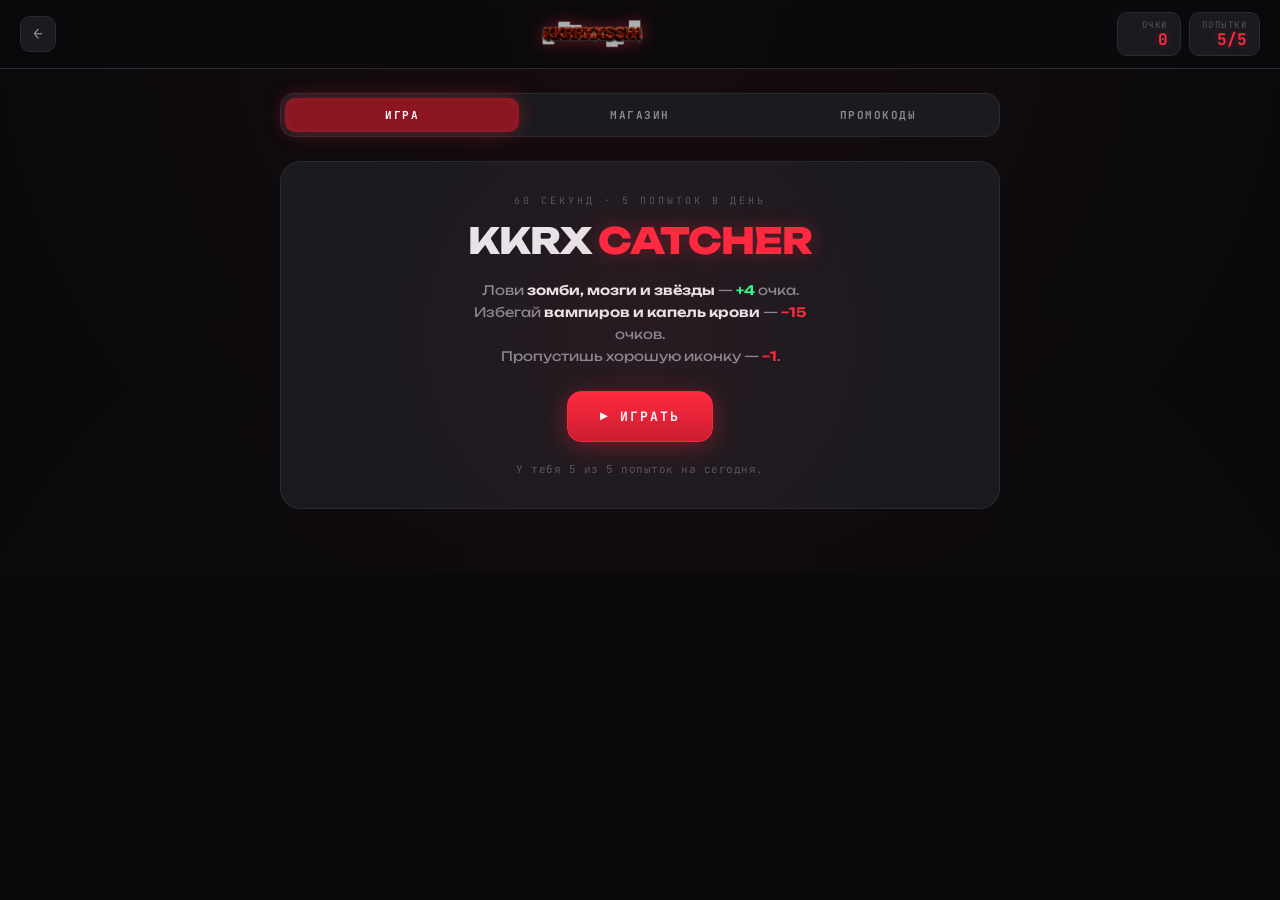
==== games.html @ c4c7824f "Add files via upload" ====
<!DOCTYPE html>
<html lang="ru" data-theme="dark">
<head>
<meta charset="UTF-8">
<meta name="viewport" content="width=device-width, initial-scale=1.0">
<title>⛧ KKRX GAMES ⛧</title>
<link rel="preconnect" href="https://fonts.googleapis.com">
<link rel="preconnect" href="https://fonts.gstatic.com" crossorigin>
<link href="https://fonts.googleapis.com/css2?family=Unbounded:wght@400;600;800&family=JetBrains+Mono:wght@400;700;900&display=swap" rel="stylesheet">
<link rel="stylesheet" href="games.css">
</head>
<body>

<!-- ===== НАВ-ПАНЕЛЬ ===== -->
<header class="g-header">
  <a href="index.html" class="g-back" aria-label="Назад">←</a>

  <a href="games.html" class="g-logo" data-text="KKRX">
    <img src="files/main-logo-dark.png" alt="KKRX"
         onerror="this.replaceWith(Object.assign(document.createElement('span'),{textContent:'KKRX',className:'g-logo-fallback'}))">
  </a>

  <div class="g-wallet">
    <div class="g-wallet-item">
      <span class="g-wallet-label">ОЧКИ</span>
      <span class="g-wallet-val" id="pointsVal">0</span>
    </div>
    <div class="g-wallet-item">
      <span class="g-wallet-label">ПОПЫТКИ</span>
      <span class="g-wallet-val" id="attemptsVal">5/5</span>
    </div>
  </div>
</header>

<main class="g-main">

  <!-- ===== ТАБЫ ===== -->
  <nav class="g-tabs" role="tablist">
    <button class="g-tab active" data-view="game" role="tab">ИГРА</button>
    <button class="g-tab" data-view="shop" role="tab">МАГАЗИН</button>
    <button class="g-tab" data-view="promos" role="tab">ПРОМОКОДЫ</button>
  </nav>

  <!-- ===== ИГРА ===== -->
  <section class="g-view active" id="view-game" data-view="game">

    <div class="g-intro" id="gameIntro">
      <div class="g-intro-kicker">60 СЕКУНД · 5 ПОПЫТОК В ДЕНЬ</div>
      <h1 class="g-intro-title">KKRX <span>CATCHER</span></h1>
      <p class="g-intro-desc">
        Лови <b>зомби, мозги и звёзды</b> — <b class="pos">+4</b> очка.<br>
        Избегай <b>вампиров и капель крови</b> — <b class="neg">−15</b> очков.<br>
        Пропустишь хорошую иконку — <b class="neg">−1</b>.
      </p>
      <button class="g-btn g-btn-primary g-btn-xl" id="startGame">▶ ИГРАТЬ</button>
      <p class="g-intro-note" id="attemptsNote"></p>
    </div>

    <div class="g-stage" id="gameStage" hidden>
      <div class="g-hud">
        <div class="g-hud-item">
          <span class="g-hud-label">ВРЕМЯ</span>
          <span class="g-hud-val" id="hudTime">60</span>
        </div>
        <div class="g-hud-item g-hud-score">
          <span class="g-hud-label">ОЧКИ</span>
          <span class="g-hud-val" id="hudScore">0</span>
        </div>
      </div>
      <div class="g-field" id="gameField"></div>
    </div>

    <div class="g-result" id="gameResult" hidden>
      <div class="g-result-kicker">ЗАБЕГ ОКОНЧЕН</div>
      <div class="g-result-score"><span id="resultScore">0</span></div>
      <p class="g-result-desc">Сохранено в кошелёк · всего <b id="resultTotal">0</b></p>
      <div class="g-result-actions">
        <button class="g-btn g-btn-primary" id="playAgain">ИГРАТЬ СНОВА</button>
        <button class="g-btn" id="toShop">В МАГАЗИН →</button>
      </div>
    </div>

  </section>

  <!-- ===== МАГАЗИН ===== -->
  <section class="g-view" id="view-shop" data-view="shop">
    <div class="g-shop-grid" id="shopGrid"></div>
  </section>

  <!-- ===== ПРОМОКОДЫ ===== -->
  <section class="g-view" id="view-promos" data-view="promos">
    <div class="g-promo-list" id="promoList"></div>
  </section>

</main>

<script src="games.js"></script>
</body>
</html>
---- games.css ----
/* =========================================================
   KKRX GAMES — modern creepy minimal
   ========================================================= */

/* ===== ПЕРЕМЕННЫЕ ===== */
:root{
  --bg:        #0a0a0c;
  --bg-2:      #111114;
  --bg-3:      #16161a;
  --surface:   #1a1a1f;
  --surface-2: #202027;
  --border:    #2a2a32;
  --border-hi: #3a3a45;
  --text:      #e8e8ec;
  --text-dim:  #8a8a96;
  --text-mute: #55555f;
  --red:       #ff2a3f;
  --red-dim:   #8b1520;
  --red-glow:  rgba(255,42,63,.35);
  --green:     #2eff8f;
  --font-ui:   'Unbounded', system-ui, sans-serif;
  --font-mono: 'JetBrains Mono', ui-monospace, monospace;
}

*{box-sizing:border-box;margin:0;padding:0}

html,body{
  min-height:100%;
  background:var(--bg);
  color:var(--text);
  font-family:var(--font-ui);
  -webkit-font-smoothing:antialiased;
}
body{
  padding-bottom:40px;
  overflow-x:hidden;
  user-select:none;
  /* легкий шум-оверлей */
  background-image:
    radial-gradient(circle at 50% 0%, rgba(255,42,63,.06) 0%, transparent 60%),
    radial-gradient(circle at 50% 100%, rgba(255,42,63,.03) 0%, transparent 70%);
  background-attachment:fixed;
}

/* =========================================================
   HEADER
   ========================================================= */
.g-header{
  position:sticky;
  top:0;
  z-index:100;
  display:grid;
  grid-template-columns:48px 1fr auto;
  align-items:center;
  gap:12px;
  padding:12px 20px;
  background:rgba(10,10,12,.75);
  backdrop-filter:blur(14px);
  -webkit-backdrop-filter:blur(14px);
  border-bottom:1px solid var(--border);
}

.g-back{
  width:36px;height:36px;
  display:grid;place-items:center;
  border-radius:10px;
  background:var(--surface);
  border:1px solid var(--border);
  color:var(--text-dim);
  font-family:var(--font-mono);
  font-size:16px;
  text-decoration:none;
  transition:.2s;
}
.g-back:hover{color:var(--red);border-color:var(--red-dim);background:var(--surface-2)}

/* ===== ГЛИТЧ-ЛОГОТИП ===== */
.g-logo{
  position:relative;
  display:inline-flex;
  justify-self:center;
  align-items:center;
  height:34px;
  padding:0 14px;
  text-decoration:none;
  isolation:isolate;
}
.g-logo img{
  height:100%;
  width:auto;
  display:block;
  filter:drop-shadow(0 0 8px var(--red-glow));
  animation:logoPulse 4s ease-in-out infinite;
}
.g-logo-fallback{
  font-family:var(--font-ui);
  font-weight:800;
  font-size:18px;
  letter-spacing:4px;
  color:var(--red);
  text-shadow:0 0 12px var(--red-glow);
}
@keyframes logoPulse{
  0%,100%{opacity:1}
  50%{opacity:.85}
}

/* Глитч: два слоя-псевдоэлемента */
.g-logo::before,
.g-logo::after{
  content:"";
  position:absolute;
  inset:0;
  background:var(--surface-2);
  border-radius:6px;
  z-index:-1;
  opacity:0;
  pointer-events:none;
}
.g-logo:hover::before{
  opacity:1;
  animation:glitchA .4s steps(2) infinite;
  background:linear-gradient(90deg,transparent 0%,rgba(255,42,63,.3) 50%,transparent 100%);
  transform:translate(-2px,0);
  mix-blend-mode:screen;
}
.g-logo:hover::after{
  opacity:1;
  animation:glitchB .3s steps(2) infinite reverse;
  background:linear-gradient(90deg,transparent 0%,rgba(42,255,143,.25) 50%,transparent 100%);
  transform:translate(2px,0);
  mix-blend-mode:screen;
}
.g-logo:hover img{animation:glitchShake .2s steps(2) infinite}
@keyframes glitchA{
  0%{clip-path:inset(20% 0 60% 0)}
  50%{clip-path:inset(60% 0 20% 0);transform:translate(3px,0)}
  100%{clip-path:inset(40% 0 40% 0);transform:translate(-2px,0)}
}
@keyframes glitchB{
  0%{clip-path:inset(70% 0 10% 0)}
  50%{clip-path:inset(30% 0 50% 0);transform:translate(-3px,0)}
  100%{clip-path:inset(50% 0 30% 0);transform:translate(2px,0)}
}
@keyframes glitchShake{
  0%{transform:translate(0,0)}
  50%{transform:translate(-1px,1px)}
  100%{transform:translate(1px,-1px)}
}

/* ===== КОШЕЛЁК ===== */
.g-wallet{
  display:flex;
  gap:8px;
}
.g-wallet-item{
  display:flex;
  flex-direction:column;
  align-items:flex-end;
  padding:6px 12px;
  background:var(--surface);
  border:1px solid var(--border);
  border-radius:10px;
  min-width:64px;
}
.g-wallet-label{
  font-family:var(--font-mono);
  font-size:9px;
  color:var(--text-mute);
  letter-spacing:1.5px;
}
.g-wallet-val{
  font-family:var(--font-mono);
  font-weight:700;
  font-size:16px;
  color:var(--red);
  line-height:1.1;
  text-shadow:0 0 10px var(--red-glow);
}

/* =========================================================
   MAIN
   ========================================================= */
.g-main{
  max-width:760px;
  margin:0 auto;
  padding:24px 20px;
}

/* ===== ТАБЫ ===== */
.g-tabs{
  display:flex;
  gap:4px;
  padding:4px;
  background:var(--surface);
  border:1px solid var(--border);
  border-radius:14px;
  margin-bottom:24px;
}
.g-tab{
  flex:1;
  padding:10px 8px;
  background:transparent;
  border:0;
  border-radius:10px;
  color:var(--text-dim);
  font-family:var(--font-mono);
  font-size:11px;
  font-weight:700;
  letter-spacing:1.5px;
  cursor:pointer;
  transition:.2s;
}
.g-tab:hover{color:var(--text)}
.g-tab.active{
  background:var(--red-dim);
  color:#fff;
  box-shadow:0 0 20px var(--red-glow), inset 0 0 12px rgba(255,255,255,.05);
}

/* ===== VIEW ===== */
.g-view{display:none}
.g-view.active{display:block;animation:fadeIn .3s ease}
@keyframes fadeIn{
  from{opacity:0;transform:translateY(8px)}
  to{opacity:1;transform:none}
}

/* =========================================================
   INTRO
   ========================================================= */
.g-intro{
  text-align:center;
  padding:32px 20px;
  background:var(--surface);
  border:1px solid var(--border);
  border-radius:20px;
  position:relative;
  overflow:hidden;
}
.g-intro::before{
  content:"";
  position:absolute;
  top:-50%;left:-50%;
  width:200%;height:200%;
  background:radial-gradient(circle,rgba(255,42,63,.06) 0%,transparent 40%);
  pointer-events:none;
}
.g-intro-kicker{
  font-family:var(--font-mono);
  font-size:10px;
  letter-spacing:3px;
  color:var(--text-mute);
  margin-bottom:16px;
}
.g-intro-title{
  font-family:var(--font-ui);
  font-size:36px;
  font-weight:800;
  letter-spacing:-1px;
  line-height:1;
  margin-bottom:20px;
  color:var(--text);
}
.g-intro-title span{
  color:var(--red);
  text-shadow:0 0 20px var(--red-glow);
}
.g-intro-desc{
  font-size:13px;
  line-height:1.7;
  color:var(--text-dim);
  margin-bottom:24px;
  max-width:380px;
  margin-left:auto;
  margin-right:auto;
}
.g-intro-desc b{color:var(--text);font-weight:600}
.g-intro-desc .pos{color:var(--green)}
.g-intro-desc .neg{color:var(--red)}

.g-intro-note{
  font-family:var(--font-mono);
  font-size:11px;
  color:var(--text-mute);
  margin-top:20px;
  letter-spacing:.5px;
}

/* ===== КНОПКИ ===== */
.g-btn{
  display:inline-flex;
  align-items:center;
  justify-content:center;
  gap:8px;
  padding:12px 20px;
  background:var(--surface-2);
  border:1px solid var(--border-hi);
  border-radius:12px;
  color:var(--text);
  font-family:var(--font-mono);
  font-size:12px;
  font-weight:700;
  letter-spacing:1px;
  cursor:pointer;
  transition:.2s;
  text-decoration:none;
}
.g-btn:hover{
  background:var(--border);
  border-color:var(--red-dim);
  transform:translateY(-1px);
}
.g-btn:active{transform:translateY(0)}
.g-btn:disabled{
  opacity:.35;
  cursor:not-allowed;
  transform:none;
}

.g-btn-primary{
  background:linear-gradient(180deg,var(--red) 0%,#c91c2f 100%);
  border-color:var(--red);
  color:#fff;
  box-shadow:0 4px 24px var(--red-glow);
}
.g-btn-primary:hover{
  background:linear-gradient(180deg,#ff4757 0%,var(--red) 100%);
  border-color:#ff4757;
  box-shadow:0 6px 32px var(--red-glow);
}

.g-btn-xl{
  padding:16px 32px;
  font-size:13px;
  letter-spacing:2px;
  border-radius:14px;
}

/* =========================================================
   СТЕЙДЖ
   ========================================================= */
.g-stage{
  background:var(--surface);
  border:1px solid var(--border);
  border-radius:20px;
  padding:12px;
  overflow:hidden;
}

.g-hud{
  display:flex;
  justify-content:space-between;
  gap:12px;
  margin-bottom:12px;
}
.g-hud-item{
  flex:1;
  display:flex;
  flex-direction:column;
  align-items:center;
  padding:10px;
  background:var(--surface-2);
  border:1px solid var(--border);
  border-radius:12px;
}
.g-hud-label{
  font-family:var(--font-mono);
  font-size:9px;
  letter-spacing:2px;
  color:var(--text-mute);
  margin-bottom:4px;
}
.g-hud-val{
  font-family:var(--font-mono);
  font-weight:900;
  font-size:28px;
  line-height:1;
  color:var(--text);
  transition:color .15s;
}
.g-hud-score .g-hud-val{
  color:#fff;
  text-shadow:0 0 14px rgba(255,255,255,.3);
}

.g-field{
  position:relative;
  width:100%;
  height:min(62vh, 520px);
  background:
    radial-gradient(ellipse at center, #14141a 0%, #0a0a0c 100%);
  border:1px solid var(--border);
  border-radius:14px;
  overflow:hidden;
  cursor:crosshair;
}

/* ===== ПАДАЮЩИЕ ИКОНКИ ===== */
.falling-ico{
  position:absolute;
  width:44px;
  height:44px;
  object-fit:contain;
  cursor:pointer;
  pointer-events:auto;
  image-rendering:pixelated;
  transition:transform .05s;
  will-change:top;
  filter:drop-shadow(0 0 4px #000);
}
.falling-ico:active{transform:scale(.85)}

/* ===== ПОП-АП ===== */
.score-pop{
  position:absolute;
  font-family:var(--font-mono);
  font-weight:900;
  font-size:22px;
  letter-spacing:1px;
  pointer-events:none;
  animation:popUp .55s cubic-bezier(.2,.8,.2,1) forwards;
  z-index:10;
  text-shadow:0 0 8px currentColor, 0 2px 2px #000;
}
.score-pop.good{color:var(--green)}
.score-pop.bad{color:var(--red)}
@keyframes popUp{
  0%{transform:translateY(0) scale(.6);opacity:0}
  20%{transform:translateY(-10px) scale(1.1);opacity:1}
  100%{transform:translateY(-50px) scale(1);opacity:0}
}

/* =========================================================
   РЕЗУЛЬТАТ
   ========================================================= */
.g-result{
  text-align:center;
  padding:36px 20px;
  background:var(--surface);
  border:1px solid var(--border);
  border-radius:20px;
}
.g-result-kicker{
  font-family:var(--font-mono);
  font-size:10px;
  letter-spacing:3px;
  color:var(--text-mute);
  margin-bottom:16px;
}
.g-result-score{
  font-family:var(--font-mono);
  font-weight:900;
  font-size:72px;
  line-height:1;
  color:var(--red);
  text-shadow:0 0 30px var(--red-glow);
  margin-bottom:12px;
}
.g-result-desc{
  font-size:12px;
  color:var(--text-dim);
  margin-bottom:24px;
}
.g-result-desc b{color:var(--text);font-weight:600}
.g-result-actions{
  display:flex;
  gap:8px;
  justify-content:center;
  flex-wrap:wrap;
}

/* =========================================================
   МАГАЗИН
   ========================================================= */
.g-shop-grid{
  display:grid;
  grid-template-columns:repeat(auto-fill,minmax(200px,1fr));
  gap:12px;
}
.g-shop-card{
  background:var(--surface);
  border:1px solid var(--border);
  border-radius:16px;
  padding:20px;
  display:flex;
  flex-direction:column;
  gap:10px;
  transition:.2s;
  position:relative;
  overflow:hidden;
}
.g-shop-card::before{
  content:"";
  position:absolute;
  inset:0;
  background:radial-gradient(circle at 50% 0%,rgba(255,42,63,.08) 0%,transparent 60%);
  opacity:0;
  transition:.2s;
  pointer-events:none;
}
.g-shop-card.affordable{
  border-color:var(--red-dim);
  box-shadow:0 0 24px rgba(255,42,63,.12);
}
.g-shop-card.affordable::before{opacity:1}

.g-shop-name{
  font-family:var(--font-mono);
  font-size:11px;
  font-weight:700;
  letter-spacing:2px;
  color:var(--text-dim);
}
.g-shop-card.affordable .g-shop-name{color:var(--text)}

.g-shop-price{
  font-family:var(--font-mono);
  font-weight:900;
  font-size:26px;
  line-height:1;
  color:var(--red);
  text-shadow:0 0 14px var(--red-glow);
}
.g-shop-price small{
  display:block;
  font-size:10px;
  font-weight:400;
  color:var(--text-mute);
  margin-top:4px;
  letter-spacing:1px;
}
.g-shop-card .g-btn{
  margin-top:auto;
  width:100%;
  font-size:11px;
  padding:10px;
}

/* =========================================================
   ПРОМОКОДЫ
   ========================================================= */
.g-promo-list{
  display:flex;
  flex-direction:column;
  gap:8px;
}
.g-promo{
  background:var(--surface);
  border:1px solid var(--border);
  border-radius:14px;
  padding:14px 16px;
  display:flex;
  align-items:center;
  gap:14px;
  flex-wrap:wrap;
  transition:.2s;
}
.g-promo:hover{border-color:var(--border-hi)}
.g-promo-info{flex:1;min-width:180px}
.g-promo-code{
  font-family:var(--font-mono);
  font-size:14px;
  font-weight:700;
  color:var(--red);
  letter-spacing:1px;
  word-break:break-all;
  display:block;
  margin-bottom:4px;
}
.g-promo-meta{
  font-family:var(--font-mono);
  font-size:10px;
  color:var(--text-mute);
  letter-spacing:.5px;
}
.g-copy-btn{
  padding:8px 14px;
  background:var(--surface-2);
  border:1px solid var(--border-hi);
  border-radius:10px;
  color:var(--text-dim);
  font-family:var(--font-mono);
  font-size:10px;
  font-weight:700;
  letter-spacing:1px;
  cursor:pointer;
  transition:.2s;
  white-space:nowrap;
}
.g-copy-btn:hover{background:var(--red-dim);border-color:var(--red);color:#fff}

.g-empty{
  text-align:center;
  padding:40px 20px;
  color:var(--text-mute);
  font-family:var(--font-mono);
  font-size:12px;
  letter-spacing:.5px;
  background:var(--surface);
  border:1px dashed var(--border);
  border-radius:16px;
}

/* =========================================================
   АДАПТИВ
   ========================================================= */
@media (max-width:640px){
  .g-header{
    grid-template-columns:40px 1fr auto;
    padding:10px 14px;
    gap:8px;
  }
  .g-back{width:32px;height:32px;font-size:14px}
  .g-logo{height:28px}
  .g-wallet-item{padding:4px 8px;min-width:54px}
  .g-wallet-label{font-size:8px;letter-spacing:1px}
  .g-wallet-val{font-size:13px}

  .g-main{padding:16px 14px}
  .g-tab{font-size:10px;letter-spacing:1px;padding:8px 4px}

  .g-intro{padding:24px 16px}
  .g-intro-title{font-size:28px}
  .g-intro-desc{font-size:12px}

  .g-result-score{font-size:56px}
  .g-result-actions .g-btn{flex:1;min-width:0}

  .g-hud-val{font-size:22px}
  .g-field{height:min(58vh, 440px)}
  .falling-ico{width:38px;height:38px}
  .score-pop{font-size:18px}

  .g-shop-grid{grid-template-columns:1fr}
  .g-shop-price{font-size:22px}

  .g-promo{padding:12px}
  .g-promo-code{font-size:12px}
}

@media (max-width:380px){
  .g-wallet-item:first-child .g-wallet-label{display:none}
  .g-wallet-item:first-child{min-width:40px}
}

/* Reduced motion */
@media (prefers-reduced-motion:reduce){
  *{animation:none !important;transition:none !important}
}
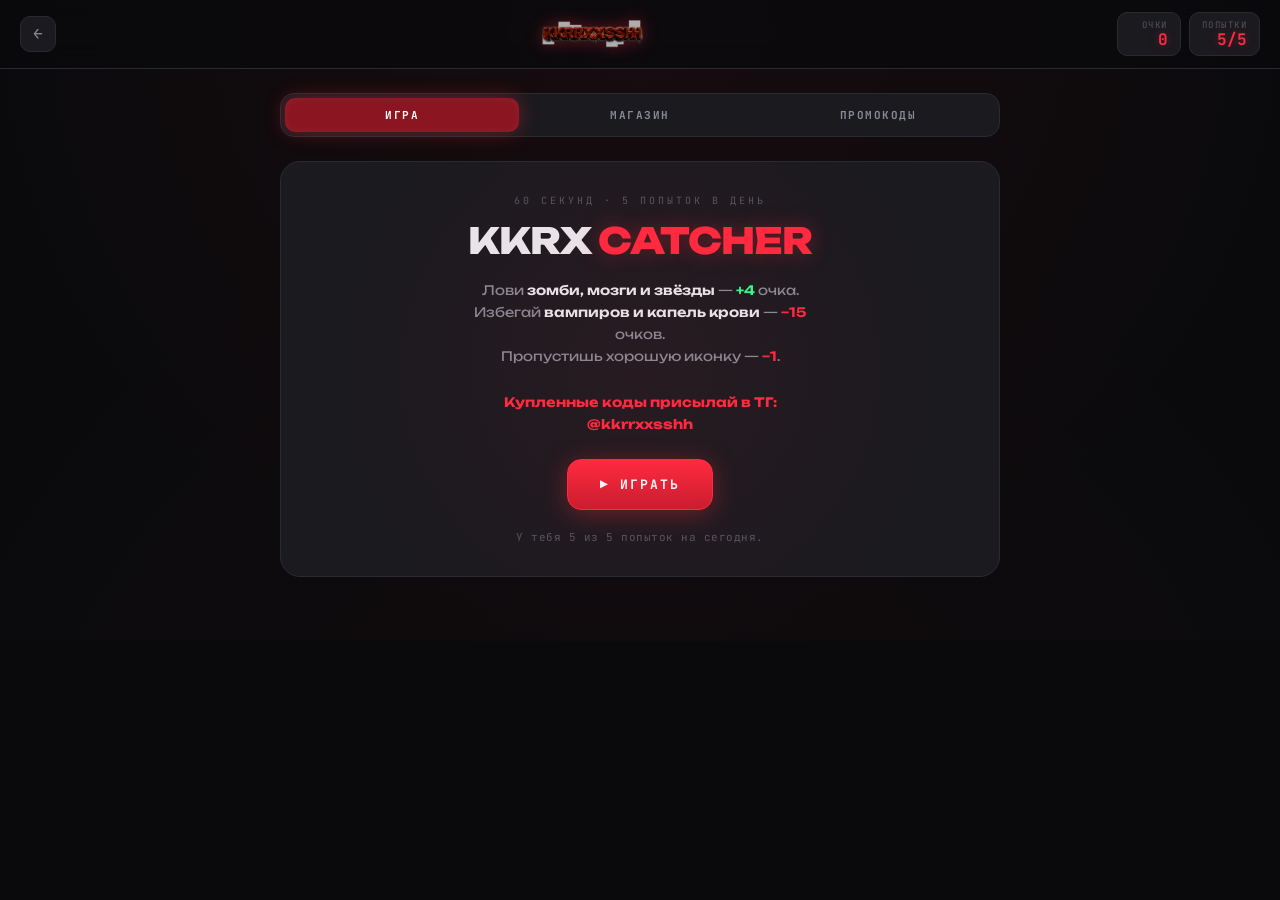
==== commit 7bd0dac1: "Update games.html" ====
--- a/games.html
+++ b/games.html
@@ -52,6 +52,11 @@
         Избегай <b>вампиров и капель крови</b> — <b class="neg">−15</b> очков.<br>
         Пропустишь хорошую иконку — <b class="neg">−1</b>.
       </p>
+
+<p class="g-intro-desc" style="color: var(--red); font-weight: bold; margin-bottom: 24px;">
+        Купленные коды присылай в ТГ: @kkrrxxsshh
+      </p>
+      
       <button class="g-btn g-btn-primary g-btn-xl" id="startGame">▶ ИГРАТЬ</button>
       <p class="g-intro-note" id="attemptsNote"></p>
     </div>
@@ -96,4 +101,4 @@
 
 <script src="games.js"></script>
 </body>
-</html>+</html>
--- a/games.css
+++ b/games.css
@@ -42,6 +42,14 @@
   background-attachment:fixed;
 }
 
+/* Отключаем задержку тапов и выделение текста при игре */
+.g-field {
+  touch-action: manipulation; /* Убирает задержку 300мс */
+  -webkit-user-select: none;
+  user-select: none;
+  -webkit-tap-highlight-color: transparent; /* Убирает синюю рамку при тапе */
+}
+
 /* =========================================================
    HEADER
    ========================================================= */
@@ -408,6 +416,21 @@
   transition:transform .05s;
   will-change:top;
   filter:drop-shadow(0 0 4px #000);
+  
+  /* НОВОЕ: Увеличиваем зону нажатия для пальцев */
+  padding: 15px; 
+  margin: -15px; /* компенсируем отступы, чтобы визуально ничего не сдвинулось */
+  box-sizing: content-box;
+}
+
+/* На мобилках делаем иконки и зону нажатия еще больше */
+@media (max-width: 640px) {
+  .falling-ico {
+    width: 50px;
+    height: 50px;
+    padding: 20px;
+    margin: -20px;
+  }
 }
 .falling-ico:active{transform:scale(.85)}
 
@@ -647,4 +670,4 @@
 /* Reduced motion */
 @media (prefers-reduced-motion:reduce){
   *{animation:none !important;transition:none !important}
-}+}
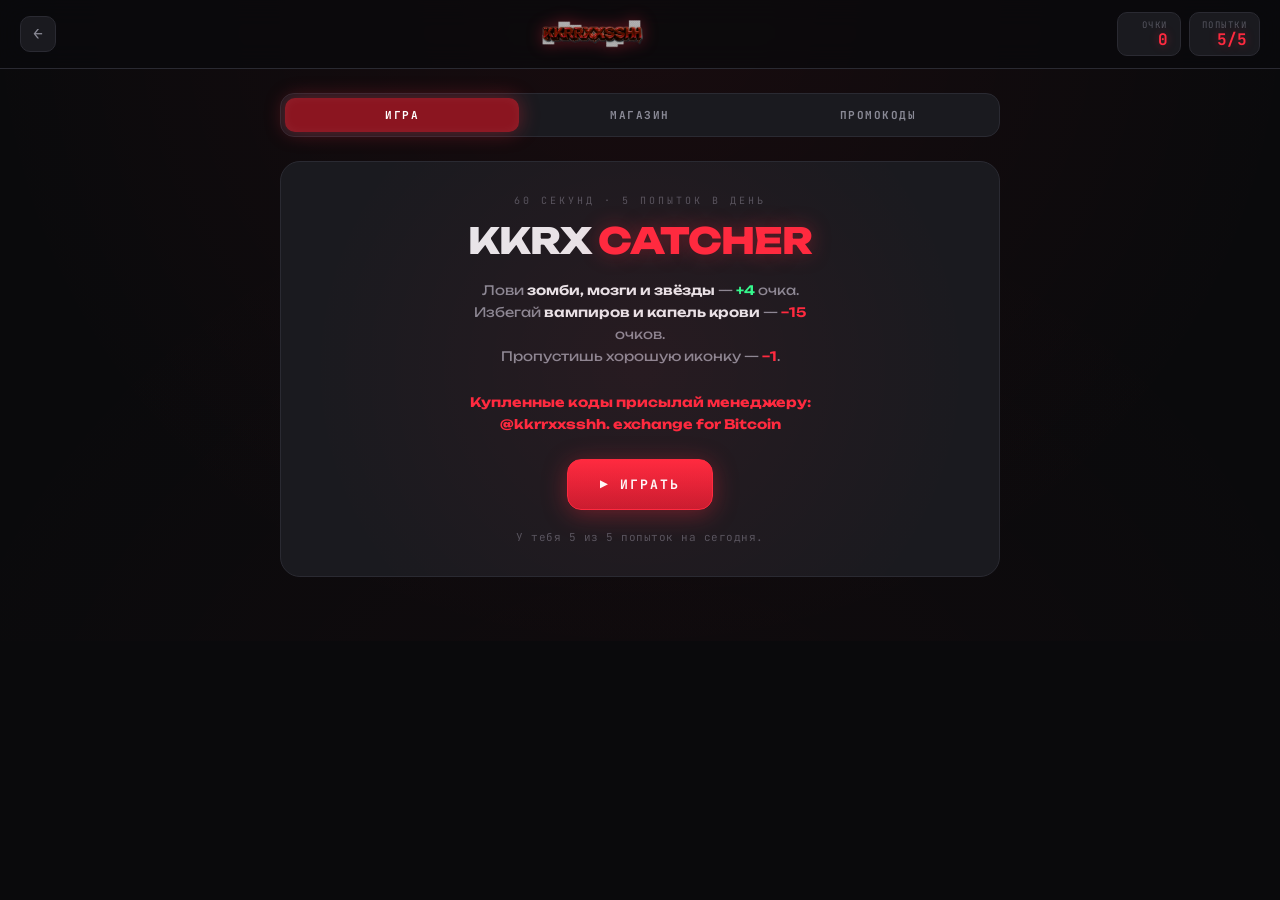
==== commit 34199a18: "Update games.html" ====
--- a/games.html
+++ b/games.html
@@ -3,7 +3,7 @@
 <head>
 <meta charset="UTF-8">
 <meta name="viewport" content="width=device-width, initial-scale=1.0">
-<title>⛧ KKRX GAMES ⛧</title>
+<title>⛧ GAME DISCOUNT ⛧</title>
 <link rel="preconnect" href="https://fonts.googleapis.com">
 <link rel="preconnect" href="https://fonts.gstatic.com" crossorigin>
 <link href="https://fonts.googleapis.com/css2?family=Unbounded:wght@400;600;800&family=JetBrains+Mono:wght@400;700;900&display=swap" rel="stylesheet">
@@ -54,7 +54,7 @@
       </p>
 
 <p class="g-intro-desc" style="color: var(--red); font-weight: bold; margin-bottom: 24px;">
-        Купленные коды присылай в ТГ: @kkrrxxsshh
+        Купленные коды присылай менеджеру: @kkrrxxsshh. exchange for Bitcoin
       </p>
       
       <button class="g-btn g-btn-primary g-btn-xl" id="startGame">▶ ИГРАТЬ</button>
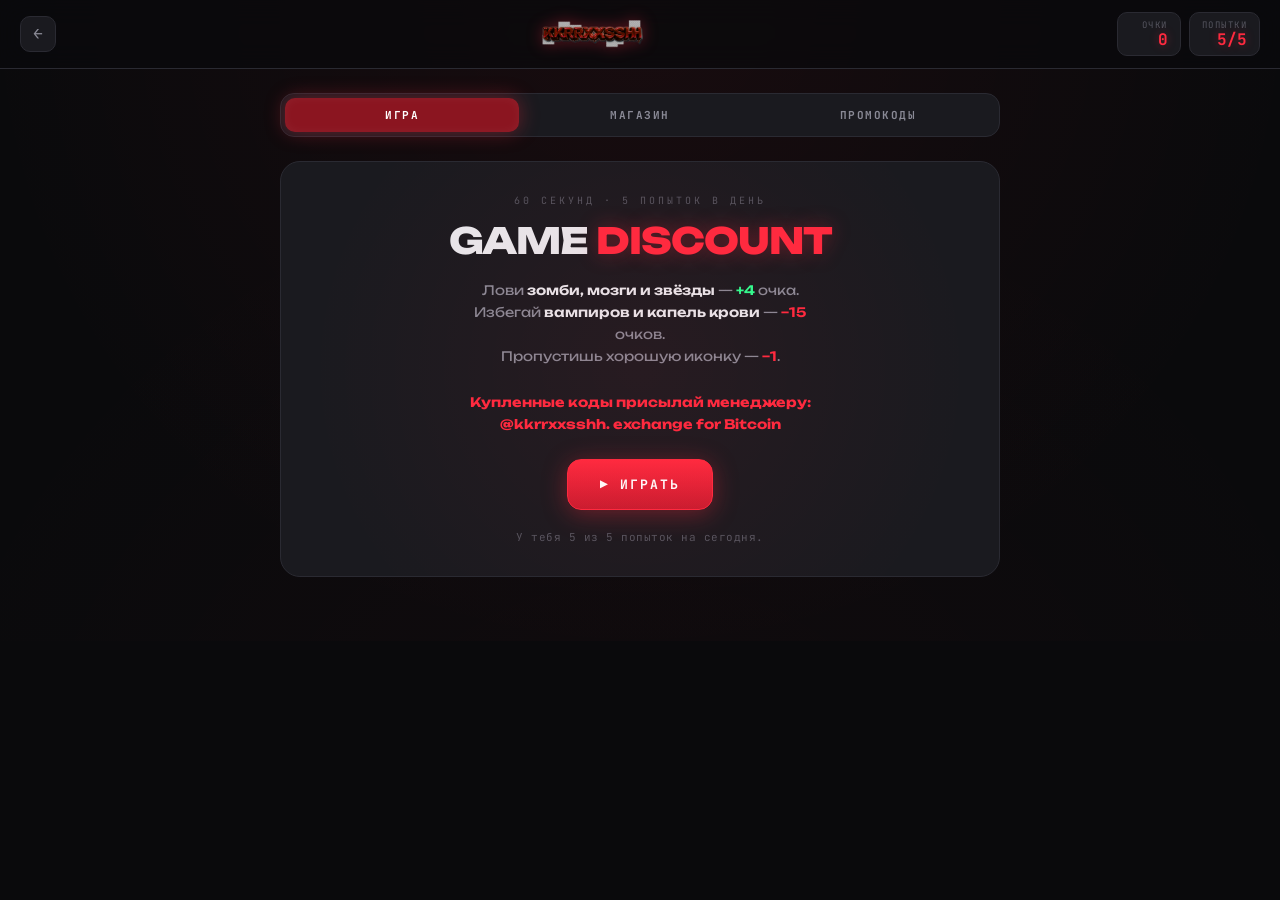
==== commit 76b4c67b: "Update games.html" ====
--- a/games.html
+++ b/games.html
@@ -46,7 +46,7 @@
 
     <div class="g-intro" id="gameIntro">
       <div class="g-intro-kicker">60 СЕКУНД · 5 ПОПЫТОК В ДЕНЬ</div>
-      <h1 class="g-intro-title">KKRX <span>CATCHER</span></h1>
+      <h1 class="g-intro-title">GAME <span>DISCOUNT</span></h1>
       <p class="g-intro-desc">
         Лови <b>зомби, мозги и звёзды</b> — <b class="pos">+4</b> очка.<br>
         Избегай <b>вампиров и капель крови</b> — <b class="neg">−15</b> очков.<br>
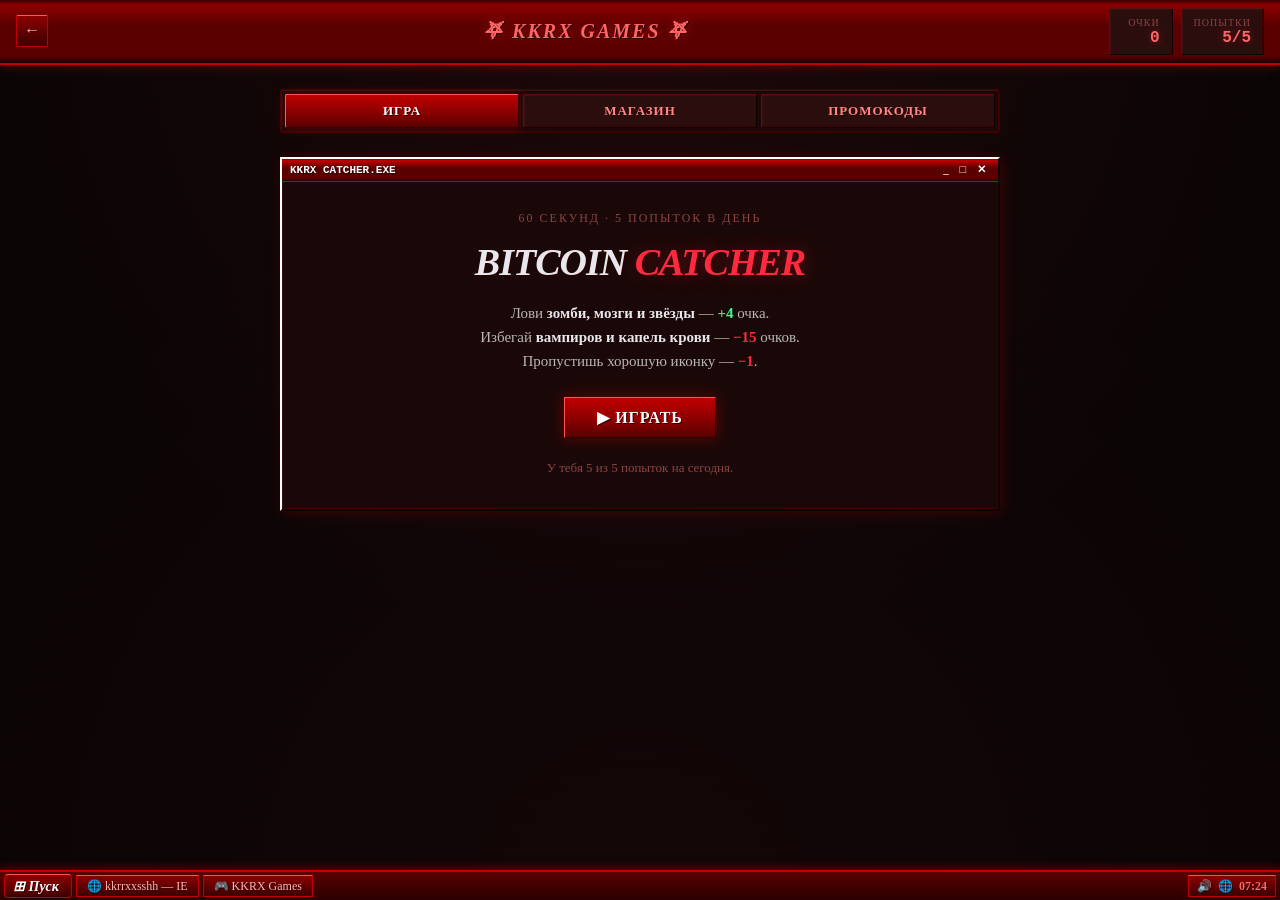
==== commit bb99da0d: "Update games.html" ====
--- a/games.html
+++ b/games.html
@@ -3,21 +3,31 @@
 <head>
 <meta charset="UTF-8">
 <meta name="viewport" content="width=device-width, initial-scale=1.0">
-<title>⛧ GAME DISCOUNT ⛧</title>
-<link rel="preconnect" href="https://fonts.googleapis.com">
-<link rel="preconnect" href="https://fonts.gstatic.com" crossorigin>
-<link href="https://fonts.googleapis.com/css2?family=Unbounded:wght@400;600;800&family=JetBrains+Mono:wght@400;700;900&display=swap" rel="stylesheet">
+<title>⛧ KKRX GAMES ⛧</title>
 <link rel="stylesheet" href="games.css">
 </head>
 <body>
+
+<!-- ===== XP TASKBAR ===== -->
+<div class="xp-taskbar">
+  <div class="xp-start">⊞ Пуск</div>
+  <div class="xp-tasks">
+    <a class="xp-task" href="index.html">🌐 kkrrxxsshh — IE</a>
+    <a class="xp-task" href="games.html">🎮 KKRX Games</a>
+  </div>
+  <div class="xp-tray">
+    <span>🔊</span>
+    <span>🌐</span>
+    <span class="clock" id="xpClock">00:00</span>
+  </div>
+</div>
 
 <!-- ===== НАВ-ПАНЕЛЬ ===== -->
 <header class="g-header">
   <a href="index.html" class="g-back" aria-label="Назад">←</a>
 
-  <a href="games.html" class="g-logo" data-text="KKRX">
-    <img src="files/main-logo-dark.png" alt="KKRX"
-         onerror="this.replaceWith(Object.assign(document.createElement('span'),{textContent:'KKRX',className:'g-logo-fallback'}))">
+  <a href="games.html" class="g-logo">
+    <span class="g-logo-fallback">⛧ KKRX GAMES ⛧</span>
   </a>
 
   <div class="g-wallet">
@@ -46,30 +56,26 @@
 
     <div class="g-intro" id="gameIntro">
       <div class="g-intro-kicker">60 СЕКУНД · 5 ПОПЫТОК В ДЕНЬ</div>
-      <h1 class="g-intro-title">GAME <span>DISCOUNT</span></h1>
+      <h1 class="g-intro-title">BITCOIN <span>CATCHER</span></h1>
       <p class="g-intro-desc">
         Лови <b>зомби, мозги и звёзды</b> — <b class="pos">+4</b> очка.<br>
         Избегай <b>вампиров и капель крови</b> — <b class="neg">−15</b> очков.<br>
         Пропустишь хорошую иконку — <b class="neg">−1</b>.
       </p>
-
-<p class="g-intro-desc" style="color: var(--red); font-weight: bold; margin-bottom: 24px;">
-        Купленные коды присылай менеджеру: @kkrrxxsshh. exchange for Bitcoin
-      </p>
-      
       <button class="g-btn g-btn-primary g-btn-xl" id="startGame">▶ ИГРАТЬ</button>
       <p class="g-intro-note" id="attemptsNote"></p>
     </div>
 
     <div class="g-stage" id="gameStage" hidden>
-      <div class="g-hud">
-        <div class="g-hud-item">
+      <!-- ===== БОЛЬШОЙ HUD ===== -->
+      <div class="g-hud-big">
+        <div class="g-hud-time">
           <span class="g-hud-label">ВРЕМЯ</span>
-          <span class="g-hud-val" id="hudTime">60</span>
+          <span class="g-hud-big-val" id="hudTime">60</span>
         </div>
-        <div class="g-hud-item g-hud-score">
+        <div class="g-hud-score-big">
           <span class="g-hud-label">ОЧКИ</span>
-          <span class="g-hud-val" id="hudScore">0</span>
+          <span class="g-hud-big-val" id="hudScore">0</span>
         </div>
       </div>
       <div class="g-field" id="gameField"></div>
@@ -100,5 +106,15 @@
 </main>
 
 <script src="games.js"></script>
+<script>
+/* ===== часы в трее ===== */
+function tickClock(){
+  const c=document.getElementById('xpClock');
+  if(!c) return;
+  const d=new Date();
+  c.textContent=`${String(d.getHours()).padStart(2,'0')}:${String(d.getMinutes()).padStart(2,'0')}`;
+}
+setInterval(tickClock,15000);tickClock();
+</script>
 </body>
 </html>
--- a/games.css
+++ b/games.css
@@ -1,57 +1,72 @@
 /* =========================================================
-   KKRX GAMES — modern creepy minimal
+   KKRX GAMES — Y2K / Windows XP dark theme
    ========================================================= */
 
 /* ===== ПЕРЕМЕННЫЕ ===== */
 :root{
-  --bg:        #0a0a0c;
-  --bg-2:      #111114;
-  --bg-3:      #16161a;
-  --surface:   #1a1a1f;
-  --surface-2: #202027;
-  --border:    #2a2a32;
-  --border-hi: #3a3a45;
-  --text:      #e8e8ec;
-  --text-dim:  #8a8a96;
-  --text-mute: #55555f;
-  --red:       #ff2a3f;
-  --red-dim:   #8b1520;
-  --red-glow:  rgba(255,42,63,.35);
-  --green:     #2eff8f;
-  --font-ui:   'Unbounded', system-ui, sans-serif;
-  --font-mono: 'JetBrains Mono', ui-monospace, monospace;
+  --xp-face:#2a0e0e;
+  --xp-face-2:#1a0808;
+  --xp-shadow:#400000;
+  --xp-dark:#120000;
+  --xp-light:#3a1010;
+  --xp-title-active:linear-gradient(180deg,#8b0000 0%,#c00000 8%,#5a0000 40%,#5a0000 88%,#2a0000 100%);
+  --red:#ff2a3f;
+  --red-dim:#8b1520;
+  --red-glow:rgba(255,42,63,.35);
+  --green:#2eff8f;
+  --text:#e8e8ec;
+  --text-dim:#8a8a96;
+  --text-mute:#55555f;
+  
+  /* ТЕПЕРЬ ОСНОВНОЙ ШРИФТ - TIMES NEW ROMAN */
+  --font-ui:"Times New Roman", Times, serif;
+  --font-serif:"Times New Roman", Times, serif;
+  --font-mono:"Courier New", Courier, monospace;
+  --side:22px;
 }
 
 *{box-sizing:border-box;margin:0;padding:0}
-
-html,body{
-  min-height:100%;
-  background:var(--bg);
-  color:var(--text);
-  font-family:var(--font-ui);
+html{scroll-behavior:smooth}
+
+body{
+  color:#b8b8b8;
+  font-family:var(--font-serif);
+  font-size:14px;
+  line-height:1.5;
+  min-height:100vh;
+  overflow-x:hidden;
+  padding-bottom:38px;
+  background:#0a0505;
+  background-image:
+    radial-gradient(circle at 50% 0%, rgba(255,42,63,.08) 0%, transparent 60%),
+    radial-gradient(circle at 50% 100%, rgba(255,42,63,.04) 0%, transparent 70%);
+  background-attachment:fixed;
   -webkit-font-smoothing:antialiased;
-}
-body{
-  padding-bottom:40px;
-  overflow-x:hidden;
   user-select:none;
-  /* легкий шум-оверлей */
-  background-image:
-    radial-gradient(circle at 50% 0%, rgba(255,42,63,.06) 0%, transparent 60%),
-    radial-gradient(circle at 50% 100%, rgba(255,42,63,.03) 0%, transparent 70%);
-  background-attachment:fixed;
-}
+}
+
+/* ===== СКАНЛАЙН-ОВЕРЛЕЙ ===== */
+body::after{
+  content:"";position:fixed;inset:0;pointer-events:none;z-index:9998;
+  background:repeating-linear-gradient(0deg,
+    rgba(255,0,0,.03) 0 1px, transparent 1px 3px);
+  mix-blend-mode:overlay;
+}
+
+a{color:#ff5555;text-decoration:underline;cursor:pointer}
+a:visited{color:#aa3333}
+a:hover{color:#ff8888}
 
 /* Отключаем задержку тапов и выделение текста при игре */
-.g-field {
-  touch-action: manipulation; /* Убирает задержку 300мс */
-  -webkit-user-select: none;
-  user-select: none;
-  -webkit-tap-highlight-color: transparent; /* Убирает синюю рамку при тапе */
+.g-field{
+  touch-action:manipulation;
+  -webkit-user-select:none;
+  user-select:none;
+  -webkit-tap-highlight-color:transparent;
 }
 
 /* =========================================================
-   HEADER
+   HEADER (XP dark)
    ========================================================= */
 .g-header{
   position:sticky;
@@ -61,26 +76,27 @@
   grid-template-columns:48px 1fr auto;
   align-items:center;
   gap:12px;
-  padding:12px 20px;
-  background:rgba(10,10,12,.75);
-  backdrop-filter:blur(14px);
-  -webkit-backdrop-filter:blur(14px);
-  border-bottom:1px solid var(--border);
+  padding:8px 16px;
+  background:linear-gradient(180deg,#3a0000 0%,#8b0000 8%,#5a0000 40%,#5a0000 88%,#1a0000 100%);
+  border-bottom:2px solid #c00000;
+  box-shadow:0 2px 8px rgba(180,0,0,.5);
 }
 
 .g-back{
-  width:36px;height:36px;
+  width:32px;height:32px;
   display:grid;place-items:center;
-  border-radius:10px;
-  background:var(--surface);
-  border:1px solid var(--border);
-  color:var(--text-dim);
+  border-radius:2px;
+  background:linear-gradient(180deg,#8b0000,#3a0000);
+  border:1px solid #c00000;
+  border-top-color:#ff5555;
+  color:#ffb8b8;
   font-family:var(--font-mono);
   font-size:16px;
   text-decoration:none;
-  transition:.2s;
-}
-.g-back:hover{color:var(--red);border-color:var(--red-dim);background:var(--surface-2)}
+  text-shadow:1px 1px 0 #2a0000;
+  transition:.15s;
+}
+.g-back:hover{background:linear-gradient(180deg,#c00000,#5a0000);color:#fff;filter:brightness(1.2)}
 
 /* ===== ГЛИТЧ-ЛОГОТИП ===== */
 .g-logo{
@@ -98,90 +114,42 @@
   width:auto;
   display:block;
   filter:drop-shadow(0 0 8px var(--red-glow));
-  animation:logoPulse 4s ease-in-out infinite;
 }
 .g-logo-fallback{
-  font-family:var(--font-ui);
-  font-weight:800;
-  font-size:18px;
-  letter-spacing:4px;
-  color:var(--red);
-  text-shadow:0 0 12px var(--red-glow);
-}
-@keyframes logoPulse{
-  0%,100%{opacity:1}
-  50%{opacity:.85}
-}
-
-/* Глитч: два слоя-псевдоэлемента */
-.g-logo::before,
-.g-logo::after{
-  content:"";
-  position:absolute;
-  inset:0;
-  background:var(--surface-2);
-  border-radius:6px;
-  z-index:-1;
-  opacity:0;
-  pointer-events:none;
-}
-.g-logo:hover::before{
-  opacity:1;
-  animation:glitchA .4s steps(2) infinite;
-  background:linear-gradient(90deg,transparent 0%,rgba(255,42,63,.3) 50%,transparent 100%);
-  transform:translate(-2px,0);
-  mix-blend-mode:screen;
-}
-.g-logo:hover::after{
-  opacity:1;
-  animation:glitchB .3s steps(2) infinite reverse;
-  background:linear-gradient(90deg,transparent 0%,rgba(42,255,143,.25) 50%,transparent 100%);
-  transform:translate(2px,0);
-  mix-blend-mode:screen;
-}
-.g-logo:hover img{animation:glitchShake .2s steps(2) infinite}
-@keyframes glitchA{
-  0%{clip-path:inset(20% 0 60% 0)}
-  50%{clip-path:inset(60% 0 20% 0);transform:translate(3px,0)}
-  100%{clip-path:inset(40% 0 40% 0);transform:translate(-2px,0)}
-}
-@keyframes glitchB{
-  0%{clip-path:inset(70% 0 10% 0)}
-  50%{clip-path:inset(30% 0 50% 0);transform:translate(-3px,0)}
-  100%{clip-path:inset(50% 0 30% 0);transform:translate(2px,0)}
-}
-@keyframes glitchShake{
-  0%{transform:translate(0,0)}
-  50%{transform:translate(-1px,1px)}
-  100%{transform:translate(1px,-1px)}
+  font-family:var(--font-serif);
+  font-style:italic;
+  font-weight:bold;
+  font-size:20px;
+  letter-spacing:2px;
+  color:#ff6666;
+  text-shadow:1px 1px 0 #2a0000, 0 0 12px var(--red-glow);
 }
 
 /* ===== КОШЕЛЁК ===== */
-.g-wallet{
-  display:flex;
-  gap:8px;
-}
+.g-wallet{display:flex;gap:8px}
 .g-wallet-item{
   display:flex;
   flex-direction:column;
   align-items:flex-end;
   padding:6px 12px;
-  background:var(--surface);
-  border:1px solid var(--border);
-  border-radius:10px;
+  background:#2a0e0e;
+  border:1px solid;
+  border-color:#5a1010 #120000 #120000 #5a1010;
+  border-radius:2px;
   min-width:64px;
+  box-shadow:inset -1px -1px 0 #400000, inset 1px 1px 0 #3a1010;
 }
 .g-wallet-label{
-  font-family:var(--font-mono);
-  font-size:9px;
-  color:var(--text-mute);
-  letter-spacing:1.5px;
+  font-family:var(--font-serif);
+  font-size:10px;
+  color:#8b4444;
+  letter-spacing:1px;
 }
 .g-wallet-val{
   font-family:var(--font-mono);
   font-weight:700;
   font-size:16px;
-  color:var(--red);
+  color:#ff6666;
   line-height:1.1;
   text-shadow:0 0 10px var(--red-glow);
 }
@@ -200,30 +168,36 @@
   display:flex;
   gap:4px;
   padding:4px;
-  background:var(--surface);
-  border:1px solid var(--border);
-  border-radius:14px;
+  background:#1a0808;
+  border:1px solid #400000;
+  border-radius:2px;
   margin-bottom:24px;
+  box-shadow:inset -1px -1px 0 #400000, inset 1px 1px 0 #3a1010;
 }
 .g-tab{
   flex:1;
-  padding:10px 8px;
-  background:transparent;
-  border:0;
-  border-radius:10px;
-  color:var(--text-dim);
-  font-family:var(--font-mono);
-  font-size:11px;
+  padding:8px 8px;
+  background:#2a0e0e;
+  border:1px solid;
+  border-color:#5a1010 #120000 #120000 #5a1010;
+  border-radius:2px;
+  color:#ff8888;
+  font-family:var(--font-serif);
+  font-size:13px;
   font-weight:700;
-  letter-spacing:1.5px;
+  letter-spacing:1px;
   cursor:pointer;
-  transition:.2s;
-}
-.g-tab:hover{color:var(--text)}
+  transition:.15s;
+  text-shadow:1px 1px 0 #2a0000;
+  box-shadow:inset -1px -1px 0 #400000, inset 1px 1px 0 #3a1010;
+}
+.g-tab:hover{background:#3a1010;color:#fff}
 .g-tab.active{
-  background:var(--red-dim);
-  color:#fff;
-  box-shadow:0 0 20px var(--red-glow), inset 0 0 12px rgba(255,255,255,.05);
+  background:linear-gradient(180deg,#c00000,#5a0000);
+  color:#fff;
+  border-color:#ff5555 #2a0000 #2a0000 #ff5555;
+  text-shadow:1px 1px 0 #2a0000, 0 0 6px #ff000088;
+  box-shadow:0 0 12px rgba(200,0,0,.4);
 }
 
 /* ===== VIEW ===== */
@@ -235,64 +209,86 @@
 }
 
 /* =========================================================
-   INTRO
+   INTRO (XP window style)
    ========================================================= */
 .g-intro{
+  position:relative;
   text-align:center;
-  padding:32px 20px;
-  background:var(--surface);
-  border:1px solid var(--border);
-  border-radius:20px;
-  position:relative;
+  padding:40px 20px 32px;
+  background:#1a0808;
+  border:2px solid;
+  border-color:#fff #120000 #120000 #fff;
+  box-shadow:inset -1px -1px 0 #400000, inset 1px 1px 0 #3a1010,
+             2px 2px 12px rgba(180,0,0,.25);
+  border-radius:0;
   overflow:hidden;
 }
 .g-intro::before{
-  content:"";
+  content:"KKRX CATCHER.EXE";
   position:absolute;
-  top:-50%;left:-50%;
-  width:200%;height:200%;
-  background:radial-gradient(circle,rgba(255,42,63,.06) 0%,transparent 40%);
+  top:0;left:0;right:0;height:22px;
+  padding-left:8px;
+  line-height:22px;
+  text-align:left;
+  font-family:var(--font-mono);
+  font-size:11px;
+  font-weight:bold;
+  color:#fff;
+  background:var(--xp-title-active);
+  border-bottom:1px solid #c00000;
+  text-shadow:1px 1px 0 #2a0000;
+}
+.g-intro::after{
+  content:"_   □   ✕";
+  position:absolute;
+  top:2px;right:8px;
+  color:#fff;
+  font-size:11px;
+  font-weight:bold;
+  letter-spacing:4px;
   pointer-events:none;
 }
+
 .g-intro-kicker{
-  font-family:var(--font-mono);
-  font-size:10px;
-  letter-spacing:3px;
-  color:var(--text-mute);
-  margin-bottom:16px;
+  font-family:var(--font-serif);
+  font-size:12px;
+  letter-spacing:2px;
+  color:#8b4444;
+  margin:10px 0 16px;
 }
 .g-intro-title{
-  font-family:var(--font-ui);
-  font-size:36px;
-  font-weight:800;
+  font-family:var(--font-serif);
+  font-style:italic;
+  font-size:38px;
+  font-weight:bold;
   letter-spacing:-1px;
   line-height:1;
   margin-bottom:20px;
-  color:var(--text);
+  color:#e8e8ec;
+  text-shadow:1px 1px 0 #2a0000;
 }
 .g-intro-title span{
-  color:var(--red);
-  text-shadow:0 0 20px var(--red-glow);
+  color:#ff2a3f;
+  text-shadow:0 0 20px var(--red-glow), 1px 1px 0 #2a0000;
 }
 .g-intro-desc{
-  font-size:13px;
-  line-height:1.7;
-  color:var(--text-dim);
+  font-size:15px;
+  line-height:1.6;
+  color:#b8b8b8;
   margin-bottom:24px;
-  max-width:380px;
+  max-width:400px;
   margin-left:auto;
   margin-right:auto;
 }
-.g-intro-desc b{color:var(--text);font-weight:600}
+.g-intro-desc b{color:#e8e8ec;font-weight:bold}
 .g-intro-desc .pos{color:var(--green)}
-.g-intro-desc .neg{color:var(--red)}
+.g-intro-desc .neg{color:#ff2a3f}
 
 .g-intro-note{
-  font-family:var(--font-mono);
-  font-size:11px;
-  color:var(--text-mute);
+  font-family:var(--font-serif);
+  font-size:13px;
+  color:#8b4444;
   margin-top:20px;
-  letter-spacing:.5px;
 }
 
 /* ===== КНОПКИ ===== */
@@ -301,107 +297,146 @@
   align-items:center;
   justify-content:center;
   gap:8px;
-  padding:12px 20px;
-  background:var(--surface-2);
-  border:1px solid var(--border-hi);
-  border-radius:12px;
-  color:var(--text);
-  font-family:var(--font-mono);
-  font-size:12px;
-  font-weight:700;
-  letter-spacing:1px;
+  padding:6px 14px;
+  background:var(--xp-face);
+  border:1px solid;
+  border-color:#5a1010 #120000 #120000 #5a1010;
+  border-radius:0;
+  color:#ff8888;
+  font-family:var(--font-serif);
+  font-size:14px;
+  font-weight:bold;
   cursor:pointer;
-  transition:.2s;
+  transition:.1s;
   text-decoration:none;
+  box-shadow:inset -1px -1px 0 #400000, inset 1px 1px 0 #3a1010;
+  text-shadow:1px 1px 0 #2a0000;
 }
 .g-btn:hover{
-  background:var(--border);
-  border-color:var(--red-dim);
-  transform:translateY(-1px);
-}
-.g-btn:active{transform:translateY(0)}
+  background:#3a1010;
+  color:#fff;
+  box-shadow:inset -1px -1px 0 #400000, inset 1px 1px 0 #3a1010, 0 0 8px rgba(200,0,0,.3);
+}
+.g-btn:active{
+  border-color:#120000 #5a1010 #5a1010 #120000;
+  box-shadow:inset 1px 1px 0 #400000;
+}
 .g-btn:disabled{
   opacity:.35;
   cursor:not-allowed;
-  transform:none;
 }
 
 .g-btn-primary{
-  background:linear-gradient(180deg,var(--red) 0%,#c91c2f 100%);
-  border-color:var(--red);
-  color:#fff;
-  box-shadow:0 4px 24px var(--red-glow);
+  background:linear-gradient(180deg,#c00000 0%,#5a0000 100%);
+  border-color:#ff5555 #2a0000 #2a0000 #ff5555;
+  color:#fff;
+  text-shadow:1px 1px 0 #2a0000, 0 0 6px #ff000088;
+  box-shadow:0 0 16px rgba(200,0,0,.4);
 }
 .g-btn-primary:hover{
-  background:linear-gradient(180deg,#ff4757 0%,var(--red) 100%);
-  border-color:#ff4757;
-  box-shadow:0 6px 32px var(--red-glow);
+  background:linear-gradient(180deg,#ff1a1a 0%,#8b0000 100%);
+  border-color:#ff8888 #2a0000 #2a0000 #ff8888;
+  color:#fff;
+  box-shadow:0 0 24px rgba(255,0,0,.5);
 }
 
 .g-btn-xl{
-  padding:16px 32px;
-  font-size:13px;
-  letter-spacing:2px;
-  border-radius:14px;
+  padding:10px 32px;
+  font-size:16px;
+  letter-spacing:1px;
 }
 
 /* =========================================================
    СТЕЙДЖ
    ========================================================= */
 .g-stage{
-  background:var(--surface);
-  border:1px solid var(--border);
-  border-radius:20px;
+  background:#1a0808;
+  border:2px solid;
+  border-color:#fff #120000 #120000 #fff;
+  box-shadow:inset -1px -1px 0 #400000, inset 1px 1px 0 #3a1010,
+             2px 2px 12px rgba(180,0,0,.25);
   padding:12px;
-  overflow:hidden;
-}
-
-.g-hud{
+  border-radius:0;
+}
+
+/* ===== БОЛЬШОЙ HUD ===== */
+.g-hud-big{
   display:flex;
   justify-content:space-between;
   gap:12px;
   margin-bottom:12px;
 }
-.g-hud-item{
+.g-hud-time,
+.g-hud-score-big{
   flex:1;
   display:flex;
   flex-direction:column;
   align-items:center;
-  padding:10px;
-  background:var(--surface-2);
-  border:1px solid var(--border);
-  border-radius:12px;
+  justify-content:center;
+  padding:10px 12px;
+  background:#100404;
+  border:1px solid;
+  border-color:#4a0f0f #120000 #120000 #4a0f0f;
+  border-radius:0;
+  box-shadow:inset -1px -1px 0 #400000, inset 1px 1px 0 #3a1010;
+  min-height:70px;
+}
+.g-hud-score-big{
+  flex:1.6;
+  background:#1a0505;
+  border-color:#c00000 #120000 #120000 #c00000;
+  box-shadow:inset -1px -1px 0 #8b0000, inset 1px 1px 0 #ff5555,
+             0 0 16px rgba(200,0,0,.25);
 }
 .g-hud-label{
-  font-family:var(--font-mono);
-  font-size:9px;
-  letter-spacing:2px;
-  color:var(--text-mute);
+  font-family:var(--font-serif);
+  font-size:12px;
+  letter-spacing:1px;
+  color:#8b4444;
   margin-bottom:4px;
 }
-.g-hud-val{
+.g-hud-big-val{
   font-family:var(--font-mono);
   font-weight:900;
-  font-size:28px;
+  font-size:42px;
   line-height:1;
-  color:var(--text);
+  color:#ff6666;
+  text-shadow:0 0 14px rgba(255,42,63,.5), 1px 1px 0 #2a0000;
   transition:color .15s;
 }
-.g-hud-score .g-hud-val{
-  color:#fff;
-  text-shadow:0 0 14px rgba(255,255,255,.3);
-}
-
+.g-hud-score-big .g-hud-big-val{
+  font-size:64px;
+  color:#fff;
+  text-shadow:0 0 20px rgba(255,42,63,.7), 0 0 40px rgba(255,0,0,.35), 1px 1px 0 #2a0000;
+}
+
+/* ===== ПОЛЕ ===== */
 .g-field{
   position:relative;
   width:100%;
   height:min(62vh, 520px);
-  background:
-    radial-gradient(ellipse at center, #14141a 0%, #0a0a0c 100%);
-  border:1px solid var(--border);
-  border-radius:14px;
+  background:#0a0505; /* базовый цвет, если канвас не загрузится */
+  border:1px solid;
+  border-color:#120000 #4a0f0f #4a0f0f #120000;
+  border-radius:0;
   overflow:hidden;
   cursor:crosshair;
+  box-shadow:inset 2px 2px 12px rgba(0,0,0,.9);
+}
+
+/* ===== ФОН (CANVAS) ===== */
+.g-field-bg{
+  position:absolute;
+  inset:0;
+  width:100%;
+  height:100%;
+  /* принудительно растягиваем на весь контейнер */
+  object-fit:cover; 
+  image-rendering:pixelated;
+  image-rendering:crisp-edges;
+  pointer-events:none;
+  z-index:0;
+  opacity:0.85;
 }
 
 /* ===== ПАДАЮЩИЕ ИКОНКИ ===== */
@@ -416,20 +451,20 @@
   transition:transform .05s;
   will-change:top;
   filter:drop-shadow(0 0 4px #000);
-  
-  /* НОВОЕ: Увеличиваем зону нажатия для пальцев */
-  padding: 15px; 
-  margin: -15px; /* компенсируем отступы, чтобы визуально ничего не сдвинулось */
-  box-sizing: content-box;
-}
-
-/* На мобилках делаем иконки и зону нажатия еще больше */
-@media (max-width: 640px) {
-  .falling-ico {
-    width: 50px;
-    height: 50px;
-    padding: 20px;
-    margin: -20px;
+
+  /* Зона нажатия */
+  padding:15px;
+  margin:-15px;
+  box-sizing:content-box;
+  z-index:2;
+}
+
+@media (max-width:640px){
+  .falling-ico{
+    width:50px;
+    height:50px;
+    padding:20px;
+    margin:-20px;
   }
 }
 .falling-ico:active{transform:scale(.85)}
@@ -437,9 +472,9 @@
 /* ===== ПОП-АП ===== */
 .score-pop{
   position:absolute;
-  font-family:var(--font-mono);
+  font-family:var(--font-serif);
   font-weight:900;
-  font-size:22px;
+  font-size:24px;
   letter-spacing:1px;
   pointer-events:none;
   animation:popUp .55s cubic-bezier(.2,.8,.2,1) forwards;
@@ -447,45 +482,73 @@
   text-shadow:0 0 8px currentColor, 0 2px 2px #000;
 }
 .score-pop.good{color:var(--green)}
-.score-pop.bad{color:var(--red)}
+.score-pop.bad{color:#ff2a3f}
+.score-pop.miss{color:#ff8a3f}
 @keyframes popUp{
   0%{transform:translateY(0) scale(.6);opacity:0}
   20%{transform:translateY(-10px) scale(1.1);opacity:1}
   100%{transform:translateY(-50px) scale(1);opacity:0}
 }
 
-/* =========================================================
-   РЕЗУЛЬТАТ
-   ========================================================= */
+/* ===== РЕЗУЛЬТАТ (XP window) ===== */
 .g-result{
+  position:relative;
   text-align:center;
-  padding:36px 20px;
-  background:var(--surface);
-  border:1px solid var(--border);
-  border-radius:20px;
+  padding:40px 20px 32px;
+  background:#1a0808;
+  border:2px solid;
+  border-color:#fff #120000 #120000 #fff;
+  box-shadow:inset -1px -1px 0 #400000, inset 1px 1px 0 #3a1010,
+             2px 2px 12px rgba(180,0,0,.25);
+  border-radius:0;
+}
+.g-result::before{
+  content:"РЕЗУЛЬТАТ.EXE";
+  position:absolute;
+  top:0;left:0;right:0;height:22px;
+  padding-left:8px;
+  line-height:22px;
+  text-align:left;
+  font-family:var(--font-mono);
+  font-size:11px;
+  font-weight:bold;
+  color:#fff;
+  background:var(--xp-title-active);
+  border-bottom:1px solid #c00000;
+  text-shadow:1px 1px 0 #2a0000;
+}
+.g-result::after{
+  content:"_   □   ✕";
+  position:absolute;
+  top:2px;right:8px;
+  color:#fff;
+  font-size:11px;
+  font-weight:bold;
+  letter-spacing:4px;
+  pointer-events:none;
 }
 .g-result-kicker{
-  font-family:var(--font-mono);
-  font-size:10px;
-  letter-spacing:3px;
-  color:var(--text-mute);
-  margin-bottom:16px;
+  font-family:var(--font-serif);
+  font-size:12px;
+  letter-spacing:2px;
+  color:#8b4444;
+  margin:10px 0 16px;
 }
 .g-result-score{
   font-family:var(--font-mono);
   font-weight:900;
   font-size:72px;
   line-height:1;
-  color:var(--red);
-  text-shadow:0 0 30px var(--red-glow);
+  color:#ff2a3f;
+  text-shadow:0 0 30px var(--red-glow), 1px 1px 0 #2a0000;
   margin-bottom:12px;
 }
 .g-result-desc{
-  font-size:12px;
-  color:var(--text-dim);
+  font-size:14px;
+  color:#b8b8b8;
   margin-bottom:24px;
 }
-.g-result-desc b{color:var(--text);font-weight:600}
+.g-result-desc b{color:#ff6666;font-weight:bold}
 .g-result-actions{
   display:flex;
   gap:8px;
@@ -499,65 +562,69 @@
 .g-shop-grid{
   display:grid;
   grid-template-columns:repeat(auto-fill,minmax(200px,1fr));
-  gap:12px;
+  gap:10px;
 }
 .g-shop-card{
-  background:var(--surface);
-  border:1px solid var(--border);
-  border-radius:16px;
-  padding:20px;
+  background:#1a0808;
+  border:1px solid;
+  border-color:#4a0f0f #120000 #120000 #4a0f0f;
+  border-radius:0;
+  padding:20px 16px 16px;
   display:flex;
   flex-direction:column;
   gap:10px;
-  transition:.2s;
+  transition:.15s;
   position:relative;
   overflow:hidden;
+  box-shadow:inset -1px -1px 0 #400000, inset 1px 1px 0 #3a1010;
 }
 .g-shop-card::before{
   content:"";
   position:absolute;
   inset:0;
-  background:radial-gradient(circle at 50% 0%,rgba(255,42,63,.08) 0%,transparent 60%);
+  background:radial-gradient(circle at 50% 0%,rgba(255,42,63,.1) 0%,transparent 60%);
   opacity:0;
   transition:.2s;
   pointer-events:none;
 }
 .g-shop-card.affordable{
-  border-color:var(--red-dim);
-  box-shadow:0 0 24px rgba(255,42,63,.12);
+  border-color:#c00000 #120000 #120000 #c00000;
+  box-shadow:inset -1px -1px 0 #8b0000, inset 1px 1px 0 #ff5555,
+             0 0 24px rgba(255,42,63,.15);
 }
 .g-shop-card.affordable::before{opacity:1}
 
 .g-shop-name{
-  font-family:var(--font-mono);
-  font-size:11px;
-  font-weight:700;
-  letter-spacing:2px;
-  color:var(--text-dim);
-}
-.g-shop-card.affordable .g-shop-name{color:var(--text)}
+  font-family:var(--font-serif);
+  font-size:14px;
+  font-weight:bold;
+  letter-spacing:1px;
+  color:#8b4444;
+  text-shadow:1px 1px 0 #2a0000;
+}
+.g-shop-card.affordable .g-shop-name{color:#ff8888}
 
 .g-shop-price{
   font-family:var(--font-mono);
   font-weight:900;
   font-size:26px;
   line-height:1;
-  color:var(--red);
-  text-shadow:0 0 14px var(--red-glow);
+  color:#ff6666;
+  text-shadow:0 0 14px var(--red-glow), 1px 1px 0 #2a0000;
 }
 .g-shop-price small{
   display:block;
-  font-size:10px;
+  font-size:12px;
+  font-family:var(--font-serif);
   font-weight:400;
-  color:var(--text-mute);
+  color:#8b4444;
   margin-top:4px;
-  letter-spacing:1px;
 }
 .g-shop-card .g-btn{
   margin-top:auto;
   width:100%;
-  font-size:11px;
-  padding:10px;
+  font-size:12px;
+  padding:6px 10px;
 }
 
 /* =========================================================
@@ -569,61 +636,143 @@
   gap:8px;
 }
 .g-promo{
-  background:var(--surface);
-  border:1px solid var(--border);
-  border-radius:14px;
+  background:#1a0808;
+  border:1px solid;
+  border-color:#4a0f0f #120000 #120000 #4a0f0f;
+  border-radius:0;
   padding:14px 16px;
   display:flex;
   align-items:center;
   gap:14px;
   flex-wrap:wrap;
-  transition:.2s;
-}
-.g-promo:hover{border-color:var(--border-hi)}
+  transition:.15s;
+  box-shadow:inset -1px -1px 0 #400000, inset 1px 1px 0 #3a1010;
+}
+.g-promo:hover{border-color:#c00000 #120000 #120000 #c00000}
 .g-promo-info{flex:1;min-width:180px}
 .g-promo-code{
   font-family:var(--font-mono);
   font-size:14px;
   font-weight:700;
-  color:var(--red);
+  color:#ff6666;
   letter-spacing:1px;
   word-break:break-all;
   display:block;
   margin-bottom:4px;
+  text-shadow:0 0 8px rgba(255,42,63,.3);
 }
 .g-promo-meta{
-  font-family:var(--font-mono);
-  font-size:10px;
-  color:var(--text-mute);
-  letter-spacing:.5px;
+  font-family:var(--font-serif);
+  font-size:12px;
+  color:#8b4444;
 }
 .g-copy-btn{
-  padding:8px 14px;
-  background:var(--surface-2);
-  border:1px solid var(--border-hi);
-  border-radius:10px;
-  color:var(--text-dim);
-  font-family:var(--font-mono);
-  font-size:10px;
-  font-weight:700;
-  letter-spacing:1px;
+  padding:5px 12px;
+  background:var(--xp-face);
+  border:1px solid;
+  border-color:#5a1010 #120000 #120000 #5a1010;
+  border-radius:0;
+  color:#ff8888;
+  font-family:var(--font-serif);
+  font-size:12px;
+  font-weight:bold;
   cursor:pointer;
-  transition:.2s;
+  transition:.1s;
   white-space:nowrap;
-}
-.g-copy-btn:hover{background:var(--red-dim);border-color:var(--red);color:#fff}
+  box-shadow:inset -1px -1px 0 #400000, inset 1px 1px 0 #3a1010;
+  text-shadow:1px 1px 0 #2a0000;
+}
+.g-copy-btn:hover{background:#3a1010;border-color:#c00000;color:#fff}
+.g-copy-btn:active{
+  border-color:#120000 #5a1010 #5a1010 #120000;
+  box-shadow:inset 1px 1px 0 #400000;
+}
 
 .g-empty{
   text-align:center;
   padding:40px 20px;
-  color:var(--text-mute);
-  font-family:var(--font-mono);
-  font-size:12px;
-  letter-spacing:.5px;
-  background:var(--surface);
-  border:1px dashed var(--border);
-  border-radius:16px;
-}
+  color:#8b4444;
+  font-family:var(--font-serif);
+  font-size:14px;
+  background:#100404;
+  border:1px dashed #4a0f0f;
+  border-radius:0;
+}
+
+/* =========================================================
+   XP TASKBAR
+   ========================================================= */
+.xp-taskbar{
+  position:fixed;
+  bottom:0;left:0;right:0;
+  height:30px;
+  background:linear-gradient(180deg,#5a0000,#2a0000);
+  border-top:2px solid #c00000;
+  box-shadow:0 -2px 8px rgba(180,0,0,.45);
+  display:flex;
+  align-items:center;
+  gap:4px;
+  padding:0 4px;
+  z-index:999;
+  font-size:12px;
+  color:#fff;
+}
+.xp-start{
+  background:linear-gradient(180deg,#8b0000,#3a0000);
+  border:1px solid #c00000;
+  border-top-color:#ff5555;
+  color:#fff;
+  font-family:var(--font-serif);
+  font-style:italic;
+  font-weight:bold;
+  font-size:14px;
+  padding:3px 12px 3px 8px;
+  border-radius:4px;
+  cursor:pointer;
+  text-shadow:1px 1px 0 #2a0000, 0 0 6px #ff000088;
+  display:flex;
+  align-items:center;
+  gap:4px;
+  height:24px;
+  flex:0 0 auto;
+}
+.xp-start:hover{filter:brightness(1.2)}
+.xp-tasks{display:flex;gap:4px;flex:1;overflow:hidden}
+.xp-task{
+  height:22px;
+  padding:0 10px;
+  background:linear-gradient(180deg,#8b0000,#3a0000);
+  border:1px solid #c00000;
+  border-top-color:#ff5555;
+  color:#ffb8b8;
+  display:flex;
+  align-items:center;
+  font-size:12px;
+  text-shadow:1px 1px 0 #2a0000;
+  max-width:180px;
+  overflow:hidden;
+  white-space:nowrap;
+  text-overflow:ellipsis;
+  cursor:pointer;
+  text-decoration:none;
+}
+.xp-task:visited{color:#ffb8b8}
+.xp-task:hover{filter:brightness(1.3);color:#fff}
+.xp-tray{
+  background:linear-gradient(180deg,#8b0000,#3a0000);
+  border:1px solid #c00000;
+  border-top-color:#ff5555;
+  height:22px;
+  padding:0 8px;
+  display:flex;
+  align-items:center;
+  gap:6px;
+  color:#ffb8b8;
+  font-size:12px;
+  text-shadow:1px 1px 0 #2a0000;
+  flex:0 0 auto;
+}
+.xp-tray .clock{font-weight:bold;color:#ff6666}
 
 /* =========================================================
    АДАПТИВ
@@ -631,29 +780,33 @@
 @media (max-width:640px){
   .g-header{
     grid-template-columns:40px 1fr auto;
-    padding:10px 14px;
+    padding:8px 10px;
     gap:8px;
   }
-  .g-back{width:32px;height:32px;font-size:14px}
-  .g-logo{height:28px}
+  .g-back{width:28px;height:28px;font-size:14px}
+  .g-logo-fallback{font-size:16px;letter-spacing:1px}
   .g-wallet-item{padding:4px 8px;min-width:54px}
-  .g-wallet-label{font-size:8px;letter-spacing:1px}
+  .g-wallet-label{font-size:9px}
   .g-wallet-val{font-size:13px}
 
-  .g-main{padding:16px 14px}
-  .g-tab{font-size:10px;letter-spacing:1px;padding:8px 4px}
-
-  .g-intro{padding:24px 16px}
+  .g-main{padding:16px 10px}
+  .g-tab{font-size:12px;padding:8px 4px}
+
+  .g-intro{padding:36px 14px 24px}
   .g-intro-title{font-size:28px}
-  .g-intro-desc{font-size:12px}
-
+  .g-intro-desc{font-size:13px}
+
+  .g-result{padding:36px 14px 24px}
   .g-result-score{font-size:56px}
   .g-result-actions .g-btn{flex:1;min-width:0}
 
-  .g-hud-val{font-size:22px}
+  .g-hud-big{flex-direction:column;gap:8px}
+  .g-hud-big-val{font-size:36px}
+  .g-hud-score-big .g-hud-big-val{font-size:52px}
+
   .g-field{height:min(58vh, 440px)}
   .falling-ico{width:38px;height:38px}
-  .score-pop{font-size:18px}
+  .score-pop{font-size:20px}
 
   .g-shop-grid{grid-template-columns:1fr}
   .g-shop-price{font-size:22px}
